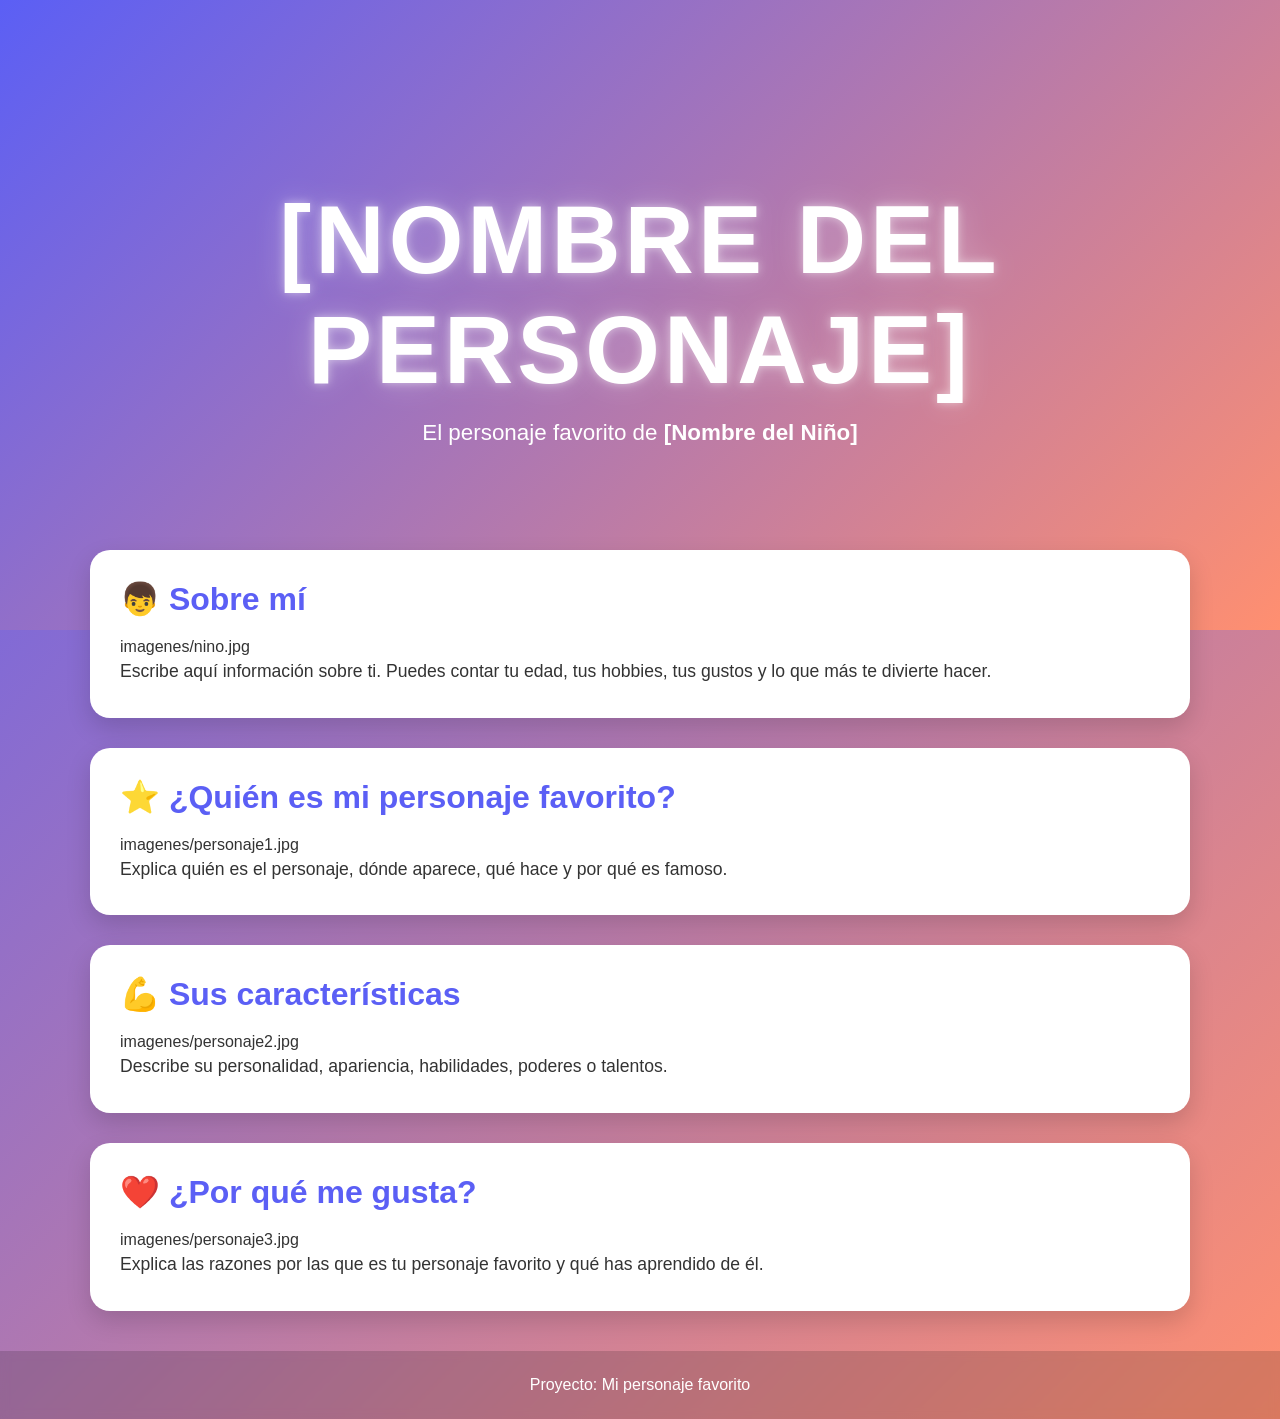
==== docs/personajeFavorito/index.html @ 51730d5b "Automated update" ====
<!DOCTYPE html>
<html lang="es">

<head>
    <meta charset="UTF-8">
    <meta name="viewport" content="width=device-width, initial-scale=1.0">
    <title>[Nombre del Personaje]</title>
    <link rel="stylesheet" href="style.css">
</head>

<body>

    <header class="hero">
        <div class="hero-content">
            <h1>[NOMBRE DEL PERSONAJE]</h1>
            <p>El personaje favorito de <strong>[Nombre del Niño]</strong></p>
        </div>
    </header>

    <main>

        <section class="card">
            <h2>👦 Sobre mí</h2>
            imagenes/nino.jpg

            <p>
                Escribe aquí información sobre ti.
                Puedes contar tu edad, tus hobbies,
                tus gustos y lo que más te divierte hacer.
            </p>
        </section>

        <section class="card">
            <h2>⭐ ¿Quién es mi personaje favorito?</h2>
            imagenes/personaje1.jpg

            <p>
                Explica quién es el personaje, dónde aparece,
                qué hace y por qué es famoso.
            </p>
        </section>

        <section class="card">
            <h2>💪 Sus características</h2>
            imagenes/personaje2.jpg

            <p>
                Describe su personalidad, apariencia,
                habilidades, poderes o talentos.
            </p>
        </section>

        <section class="card">
            <h2>❤️ ¿Por qué me gusta?</h2>
            imagenes/personaje3.jpg

            <p>
                Explica las razones por las que es tu personaje favorito
                y qué has aprendido de él.
            </p>
        </section>

    </main>

    <footer>
        <p>Proyecto: Mi personaje favorito</p>
    </footer>

</body>

</html>
---- docs/personajeFavorito/style.css ----
/*======================================
  PALETA DE COLORES
======================================*/
:root {
    --color-primario: #5b5ff5;
    --color-secundario: #ff8f70;
}

/*======================================
  CONFIGURACIÓN GENERAL
======================================*/
* {
    margin: 0;
    padding: 0;
    box-sizing: border-box;
}

body {
    font-family: "Segoe UI", Arial, sans-serif;

    background: linear-gradient(
        135deg,
        var(--color-primario),
        var(--color-secundario)
    );

    min-height: 100vh;
    color: #333;
}

/*======================================
  HERO
======================================*/
.hero {
    height: 70vh;

    display: flex;
    justify-content: center;
    align-items: center;

    text-align: center;

    background: linear-gradient(
        135deg,
        var(--color-primario),
        var(--color-secundario)
    );

    color: white;
}

.hero-content {
    animation: aparecer 1.5s ease;
}

.hero h1 {
    font-size: clamp(3rem, 8vw, 6rem);
    letter-spacing: 4px;
    text-transform: uppercase;

    text-shadow:
        0 0 10px rgba(255,255,255,.5),
        0 0 30px rgba(255,255,255,.3);

    animation: flotar 3s ease-in-out infinite;
}

.hero p {
    font-size: 1.4rem;
    margin-top: 15px;
}

/*======================================
  CONTENEDOR
======================================*/
main {
    width: 90%;
    max-width: 1100px;

    margin: -80px auto 40px;
}

/*======================================
  TARJETAS
======================================*/
.card {
    background: white;

    margin-bottom: 30px;
    padding: 30px;

    border-radius: 20px;

    box-shadow: 0 10px 25px rgba(0,0,0,.15);

    transition: .3s;
}

.card:hover {
    transform: translateY(-8px);
}

.card h2 {
    color: var(--color-primario);
    margin-bottom: 20px;
    font-size: 2rem;
}

.card img {
    width: 100%;
    max-width: 450px;

    display: block;
    margin: 20px auto;

    border-radius: 15px;

    transition: .4s;
}

.card img:hover {
    transform: scale(1.05);
}

.card p {
    font-size: 1.1rem;
    line-height: 1.8;
}

/*======================================
  FOOTER
======================================*/
footer {
    text-align: center;

    padding: 25px;

    color: white;

    background: rgba(0,0,0,.15);

    backdrop-filter: blur(5px);
}

/*======================================
  ANIMACIONES
======================================*/
@keyframes aparecer {
    from {
        opacity: 0;
        transform: translateY(40px);
    }

    to {
        opacity: 1;
        transform: translateY(0);
    }
}

@keyframes flotar {
    0% {
        transform: translateY(0);
    }

    50% {
        transform: translateY(-10px);
    }

    100% {
        transform: translateY(0);
    }
}

/*======================================
  RESPONSIVE
======================================*/
@media (max-width: 768px) {

    .hero {
        height: 55vh;
    }

    .hero p {
        font-size: 1rem;
    }

    .card {
        padding: 20px;
    }

    .card h2 {
        font-size: 1.5rem;
    }
}
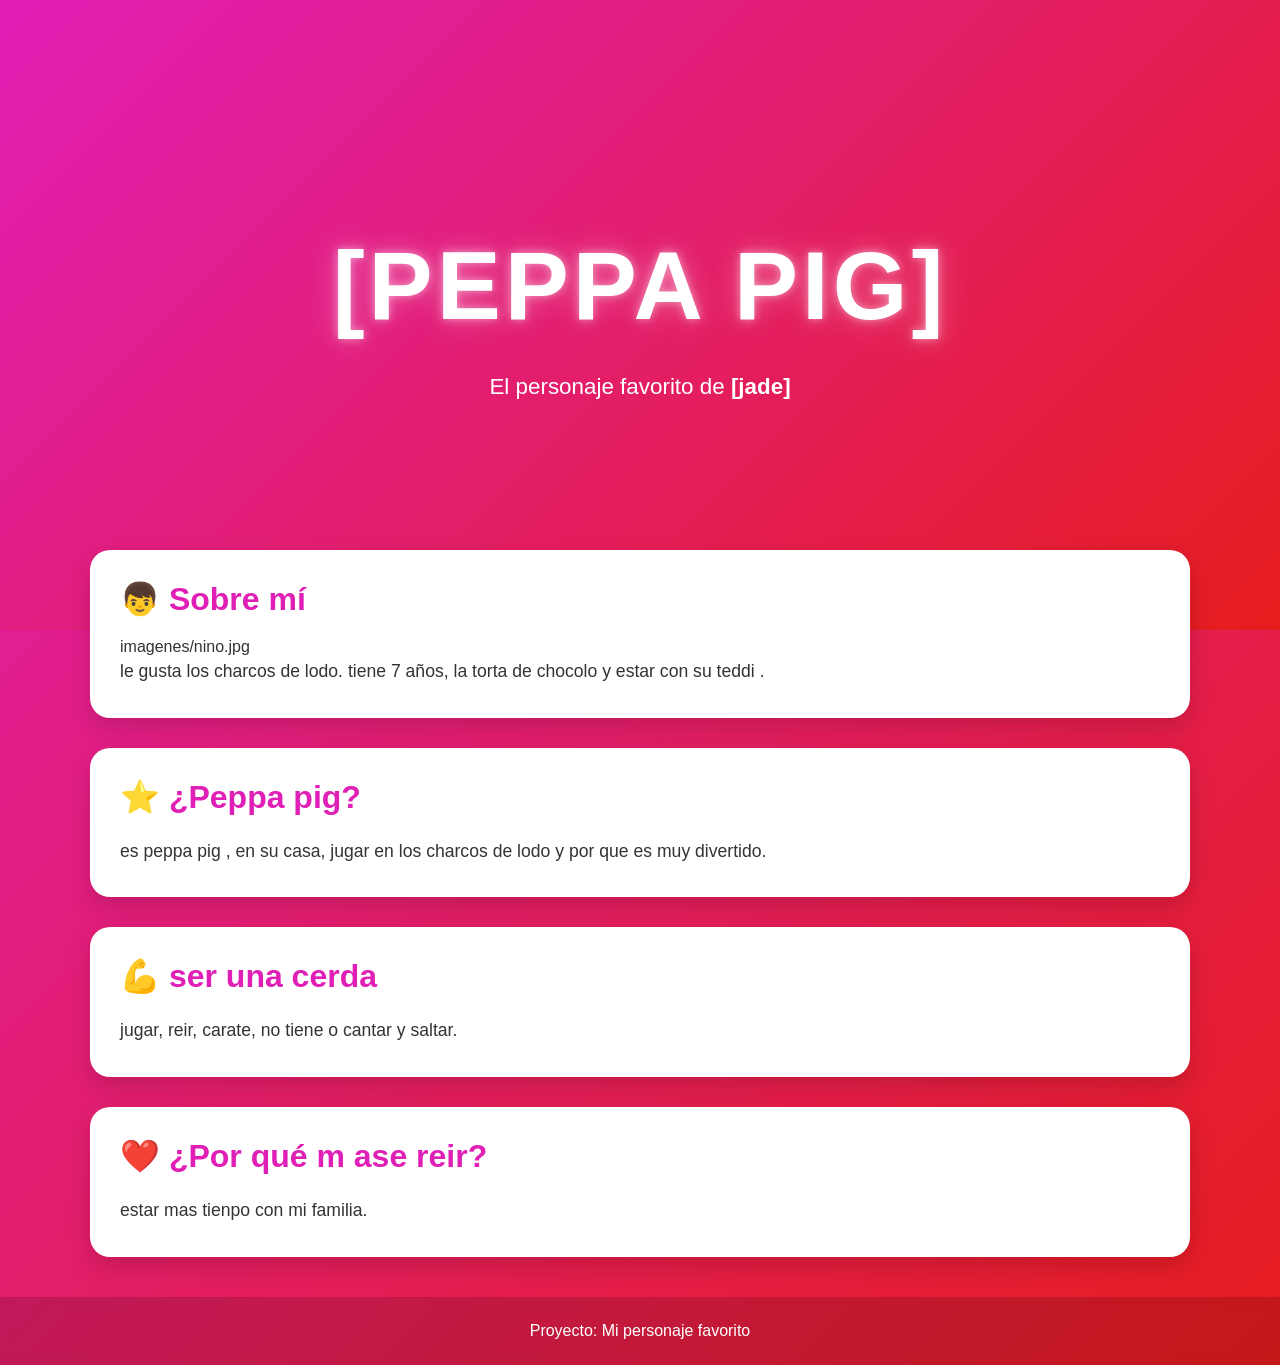
==== commit cfccb3df: "mensaje" ====
--- a/docs/personajeFavorito/index.html
+++ b/docs/personajeFavorito/index.html
@@ -4,7 +4,7 @@
 <head>
     <meta charset="UTF-8">
     <meta name="viewport" content="width=device-width, initial-scale=1.0">
-    <title>[Nombre del Personaje]</title>
+    <title>[peppa pig]</title>
     <link rel="stylesheet" href="style.css">
 </head>
 
@@ -12,8 +12,9 @@
 
     <header class="hero">
         <div class="hero-content">
-            <h1>[NOMBRE DEL PERSONAJE]</h1>
-            <p>El personaje favorito de <strong>[Nombre del Niño]</strong></p>
+            <h1>[peppa pig]</h1>
+            <img style="width: 200px;" src="https://imgs.search.brave.com/q66BfyYQLbibNhrbzN9P0hCwONpiuNKfgqZ-wrxnveg/rs:fit:860:0:0:0/g:ce/aHR0cHM6Ly9pLnBp/bmltZy5jb20vb3Jp/Z2luYWxzLzVkLzI3/LzgxLzVkMjc4MTU2/YmM4OTBjMzg0Njhi/NWM4NDk2Zjc3ZjY5/LmpwZw" alt="">
+            <p>El personaje favorito de <strong>[jade]</strong></p>
         </div>
     </header>
 
@@ -24,39 +25,38 @@
             imagenes/nino.jpg
 
             <p>
-                Escribe aquí información sobre ti.
-                Puedes contar tu edad, tus hobbies,
-                tus gustos y lo que más te divierte hacer.
+                le gusta los charcos de lodo.
+                tiene 7 años,
+                la torta de chocolo y estar con su teddi .
             </p>
         </section>
 
         <section class="card">
-            <h2>⭐ ¿Quién es mi personaje favorito?</h2>
-            imagenes/personaje1.jpg
+            <h2>⭐ ¿Peppa pig?</h2>
+            
 
             <p>
-                Explica quién es el personaje, dónde aparece,
-                qué hace y por qué es famoso.
+                es peppa pig , en su casa,
+                jugar en los charcos de lodo y por que es muy divertido.
             </p>
         </section>
 
         <section class="card">
-            <h2>💪 Sus características</h2>
-            imagenes/personaje2.jpg
+            <h2>💪 ser una cerda</h2>
+            
 
             <p>
-                Describe su personalidad, apariencia,
-                habilidades, poderes o talentos.
+                jugar, reir,
+                     carate, no tiene o cantar y saltar.
             </p>
         </section>
 
         <section class="card">
-            <h2>❤️ ¿Por qué me gusta?</h2>
-            imagenes/personaje3.jpg
+            <h2>❤️ ¿Por qué m ase reir?</h2>
+            
 
             <p>
-                Explica las razones por las que es tu personaje favorito
-                y qué has aprendido de él.
+                estar mas tienpo con mi familia.
             </p>
         </section>
 
--- a/docs/personajeFavorito/style.css
+++ b/docs/personajeFavorito/style.css
@@ -2,8 +2,8 @@
   PALETA DE COLORES
 ======================================*/
 :root {
-    --color-primario: #5b5ff5;
-    --color-secundario: #ff8f70;
+    --color-primario: hsl(313, 76%, 50%);
+    --color-secundario: #e61d1d;
 }
 
 /*======================================
